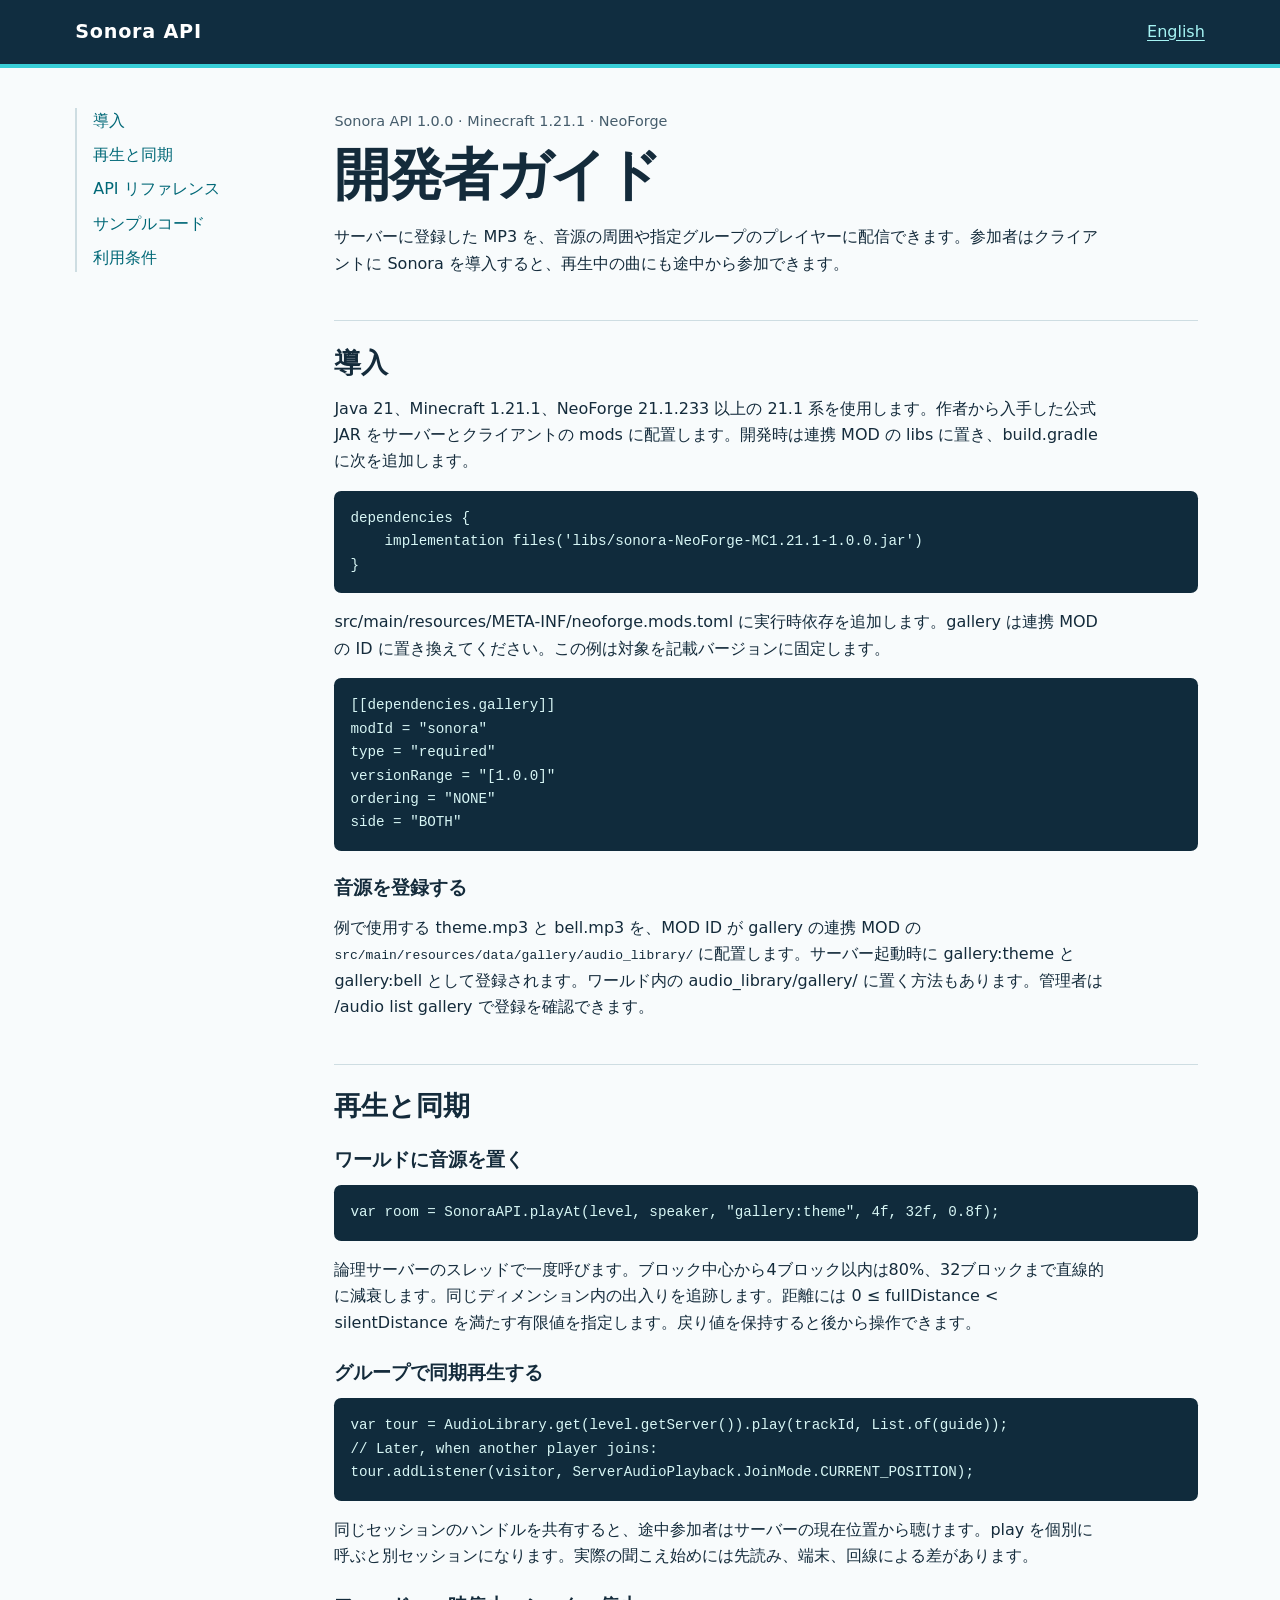
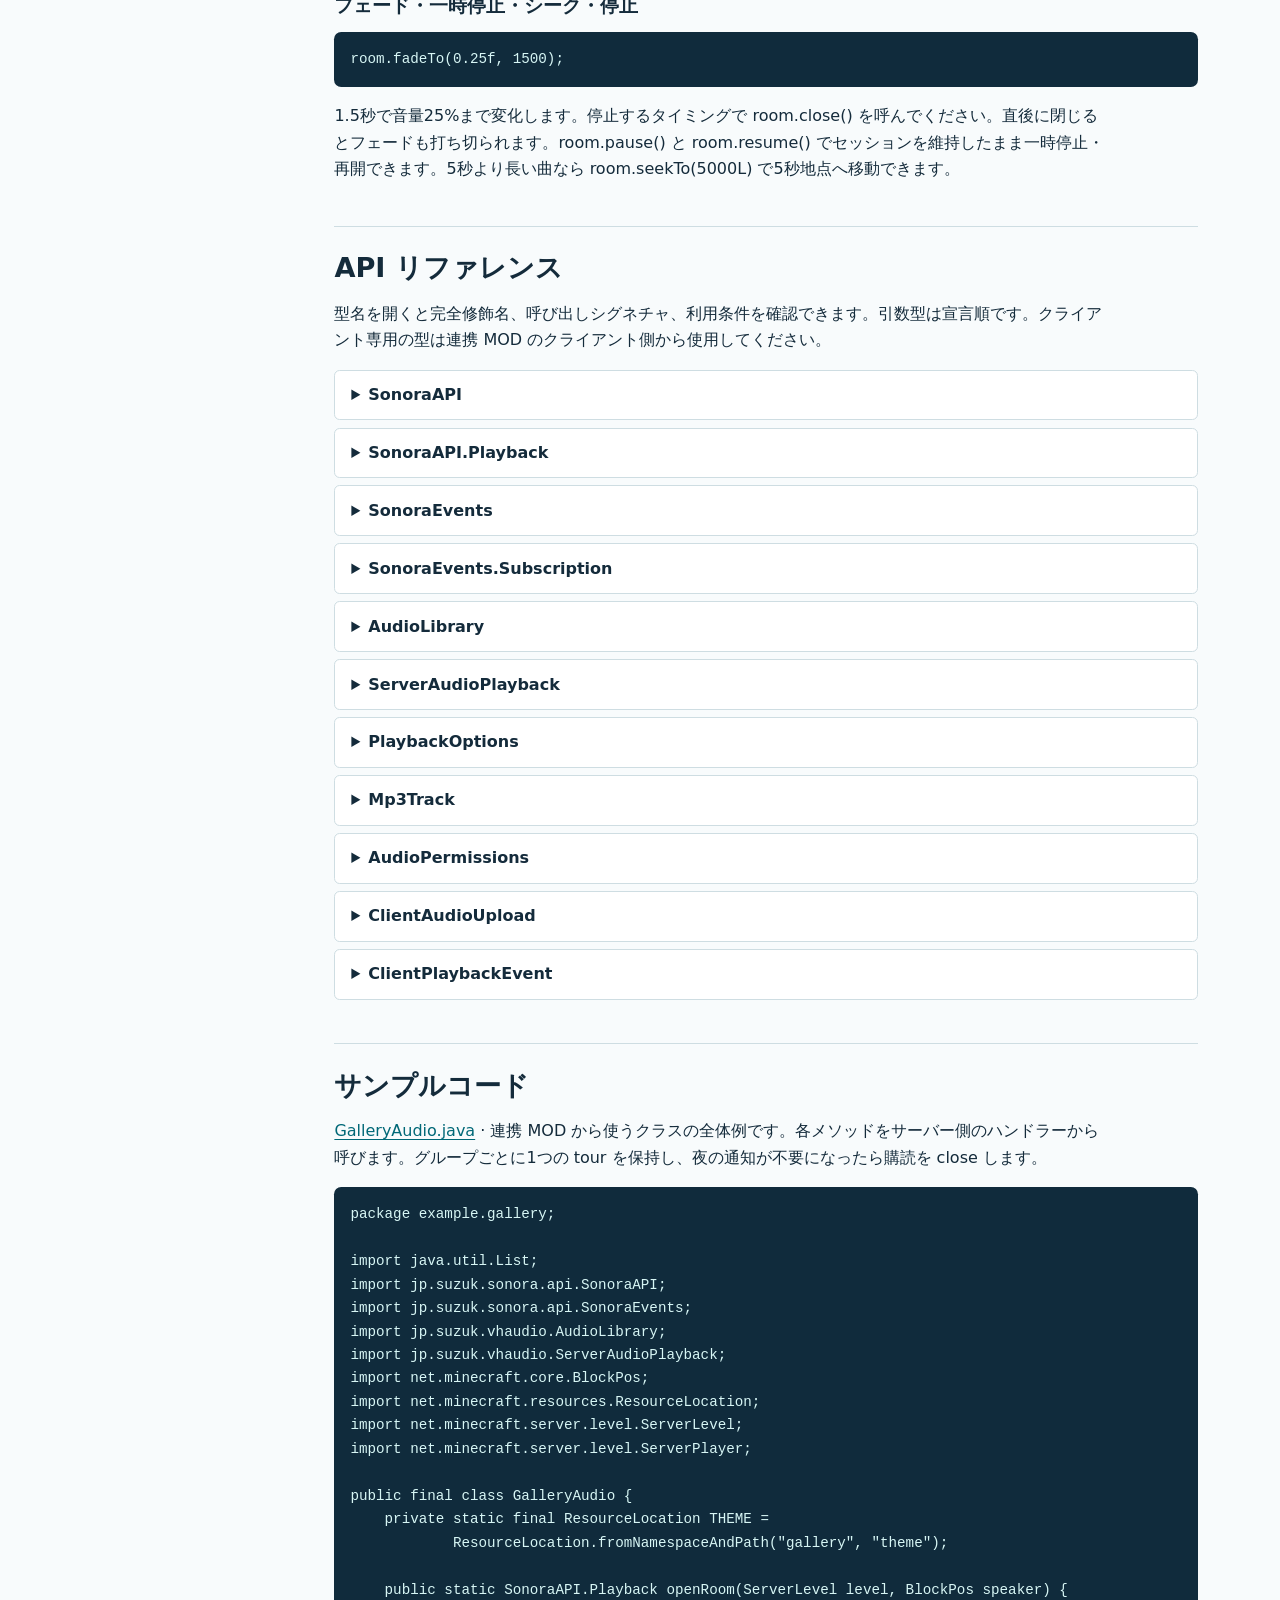
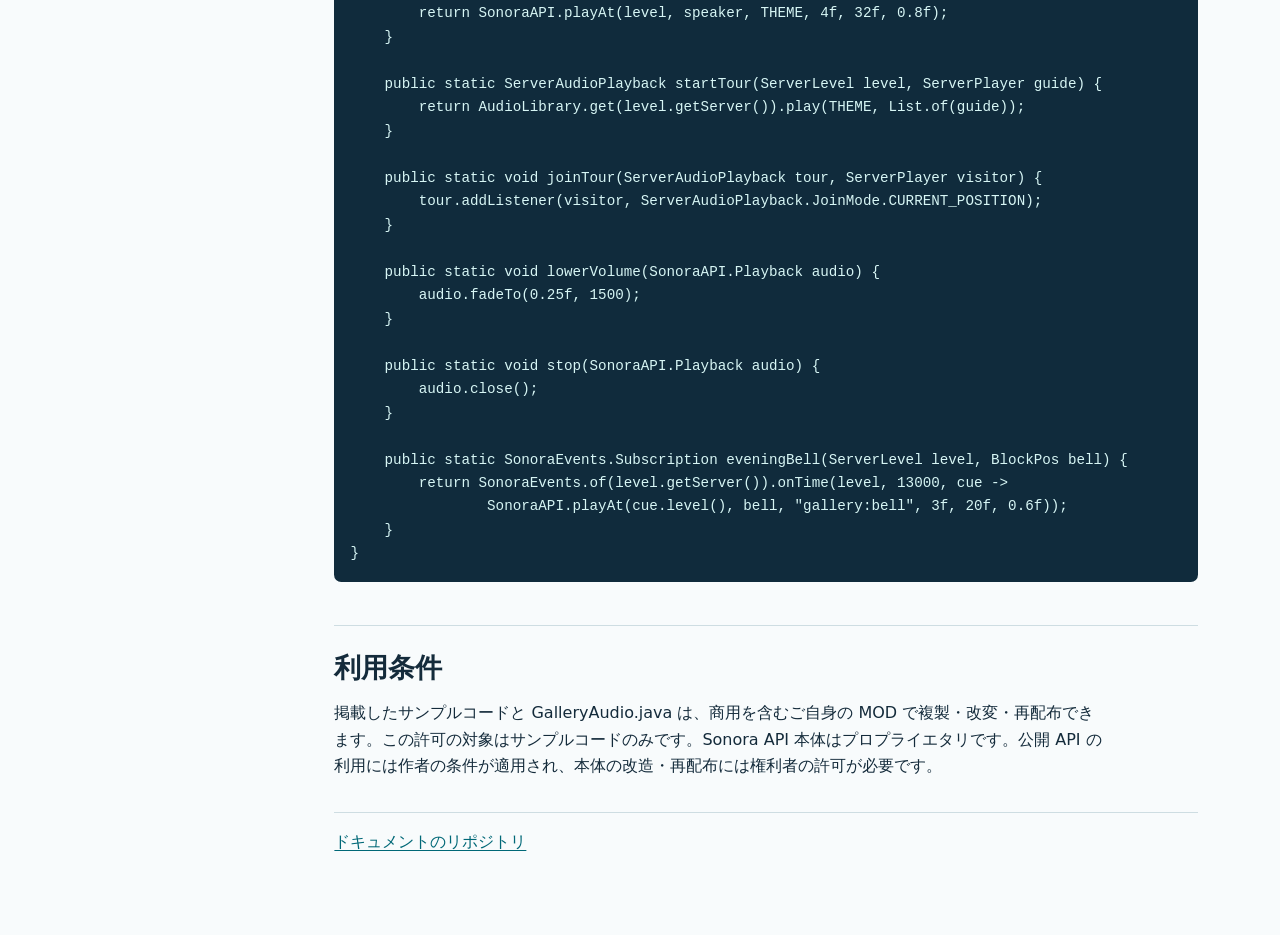
==== docs/ja.html @ 4fa34642 "Document Sonora API 1.0.0 for NeoForge in English and Japanese" ====
<!doctype html>
<html lang="ja"><head><meta charset="utf-8"><meta name="viewport" content="width=device-width,initial-scale=1"><title>Sonora API · 開発者ドキュメント</title><link rel="stylesheet" href="style.css"><link rel="alternate" hreflang="en" href="index.html"></head>
<body><a class="skip" href="#main">本文へ</a><header><div><strong>Sonora API</strong><a lang="en" href="index.html">English</a></div></header><div class="layout"><nav aria-label="目次"><a href="#install">導入</a><a href="#play">再生と同期</a><a href="#reference">API リファレンス</a><a href="#example">サンプルコード</a><a href="#terms">利用条件</a></nav><main id="main"><small>Sonora API 1.0.0 · Minecraft 1.21.1 · NeoForge</small><h1>開発者ガイド</h1><p>サーバーに登録した MP3 を、音源の周囲や指定グループのプレイヤーに配信できます。参加者はクライアントに Sonora を導入すると、再生中の曲にも途中から参加できます。</p>
<h2 id="install">導入</h2><p>Java 21、Minecraft 1.21.1、NeoForge 21.1.233 以上の 21.1 系を使用します。作者から入手した公式 JAR をサーバーとクライアントの mods に配置します。開発時は連携 MOD の libs に置き、build.gradle に次を追加します。</p><pre tabindex="0"><code>dependencies {
    implementation files('libs/sonora-NeoForge-MC1.21.1-1.0.0.jar')
}</code></pre><p>src/main/resources/META-INF/neoforge.mods.toml に実行時依存を追加します。gallery は連携 MOD の ID に置き換えてください。この例は対象を記載バージョンに固定します。</p><pre tabindex="0"><code>[[dependencies.gallery]]
modId = "sonora"
type = "required"
versionRange = "[1.0.0]"
ordering = "NONE"
side = "BOTH"</code></pre>
<h3>音源を登録する</h3><p>例で使用する theme.mp3 と bell.mp3 を、MOD ID が gallery の連携 MOD の <code>src/main/resources/data/gallery/audio_library/</code> に配置します。サーバー起動時に gallery:theme と gallery:bell として登録されます。ワールド内の audio_library/gallery/ に置く方法もあります。管理者は /audio list gallery で登録を確認できます。</p>
<h2 id="play">再生と同期</h2><h3>ワールドに音源を置く</h3><pre tabindex="0"><code>var room = SonoraAPI.playAt(level, speaker, "gallery:theme", 4f, 32f, 0.8f);</code></pre><p>論理サーバーのスレッドで一度呼びます。ブロック中心から4ブロック以内は80%、32ブロックまで直線的に減衰します。同じディメンション内の出入りを追跡します。距離には 0 ≤ fullDistance < silentDistance を満たす有限値を指定します。戻り値を保持すると後から操作できます。</p>
<h3>グループで同期再生する</h3><pre tabindex="0"><code>var tour = AudioLibrary.get(level.getServer()).play(trackId, List.of(guide));
// Later, when another player joins:
tour.addListener(visitor, ServerAudioPlayback.JoinMode.CURRENT_POSITION);</code></pre><p>同じセッションのハンドルを共有すると、途中参加者はサーバーの現在位置から聴けます。play を個別に呼ぶと別セッションになります。実際の聞こえ始めには先読み、端末、回線による差があります。</p>
<h3>フェード・一時停止・シーク・停止</h3><pre tabindex="0"><code>room.fadeTo(0.25f, 1500);</code></pre><p>1.5秒で音量25%まで変化します。停止するタイミングで room.close() を呼んでください。直後に閉じるとフェードも打ち切られます。room.pause() と room.resume() でセッションを維持したまま一時停止・再開できます。5秒より長い曲なら room.seekTo(5000L) で5秒地点へ移動できます。</p>
<h2 id="reference">API リファレンス</h2><p>型名を開くと完全修飾名、呼び出しシグネチャ、利用条件を確認できます。引数型は宣言順です。クライアント専用の型は連携 MOD のクライアント側から使用してください。</p><details><summary>SonoraAPI</summary><small>jp.suzuk.sonora.api.SonoraAPI</small><p>登録済みの曲 ID（文字列または ResourceLocation）とブロック位置を指定します。最後の引数は等音量距離、無音距離、基本音量の順です。サーバースレッドで ServerLevel を渡します。</p><pre tabindex="0"><code>static SonoraAPI.Playback playAt(Level, BlockPos, String, float, float, float);
static SonoraAPI.Playback playAt(Level, BlockPos, ResourceLocation, float, float, float);</code></pre></details>
<details><summary>SonoraAPI.Playback</summary><small>jp.suzuk.sonora.api.SonoraAPI.Playback</small><p>ハンドルをイベント間で保持します。pause と resume は状態が変化した場合に true を返します。seekTo の単位はミリ秒で、0 以上、曲の長さ未満です。範囲外は IllegalArgumentException です。close で停止します。</p><pre tabindex="0"><code>UUID id();
boolean pause();
boolean resume();
boolean seekTo(long);
void setVolume(float);
void fadeTo(float, int);
void close();</code></pre></details>
<details><summary>SonoraEvents</summary><small>jp.suzuk.sonora.api.SonoraEvents</small><p>起動後のサーバースレッドで登録します。TimeCue は level、tickOfDay、dayTime を返します。指定時刻（0～23999）を順方向に通過した更新で一度通知し、睡眠にも対応します。StructureCue は level、player、structure、boundary（ENTER / EXIT）、position を返します。ロード済みチャンクを5 tick間隔で調べるため、短い通過を見逃す場合があります。MobCue は level、mob、action（ADDED / DEATH）、position を返し、ADDED は保存済み Mob の読み込みを除きます。DimensionCue は player、from、to を返します。</p><pre tabindex="0"><code>static SonoraEvents of(MinecraftServer);
SonoraEvents.Subscription onTime(ServerLevel, int, Consumer&lt;SonoraEvents.TimeCue&gt;);
SonoraEvents.Subscription onStructure(ServerLevel, ResourceLocation, Consumer&lt;SonoraEvents.StructureCue&gt;);
SonoraEvents.Subscription onMob(EntityType&lt;? extends Mob&gt;, SonoraEvents.MobAction, Consumer&lt;SonoraEvents.MobCue&gt;);
SonoraEvents.Subscription onDimensionChange(Consumer&lt;SonoraEvents.DimensionCue&gt;);</code></pre></details>
<details><summary>SonoraEvents.Subscription</summary><small>jp.suzuk.sonora.api.SonoraEvents.Subscription</small><p>サーバースレッドで close を呼ぶと解除できます。サーバー停止時に購読は破棄されます。</p><pre tabindex="0"><code>void close();</code></pre></details>
<details><summary>AudioLibrary</summary><small>jp.suzuk.vhaudio.AudioLibrary</small><p>サーバー単位の曲カタログです。未知の ID では info は null、source は例外を返します。TrackInfo の項目は id、durationMillis、bytes、stored です。出所は MOD_BUNDLE、WORLD_FILE、RUNTIME のいずれかです。同梱曲は読み取り専用で、二重登録は失敗します。registerPersistent の完了までは元ファイルを保持し、サーバースレッドで同期待機しないでください。delete はワールド保存曲のファイルも削除します。</p><pre tabindex="0"><code>void setPlaybackDefaults(String, PlaybackOptions);
AudioLibrary.TrackSource source(ResourceLocation);
AudioLibrary.TrackInfo info(ResourceLocation);
boolean delete(ResourceLocation) throws IOException;
static AudioLibrary get(MinecraftServer);
Set&lt;ResourceLocation&gt; ids();
CompletionStage&lt;ResourceLocation&gt; registerPersistent(ResourceLocation, Path);
void register(ResourceLocation, Mp3Track);
ServerAudioPlayback play(ResourceLocation, Collection&lt;ServerPlayer&gt;);
ServerAudioPlayback playAt(ServerLevel, BlockPos, ResourceLocation, float, float, float);
ServerAudioPlayback play(ResourceLocation, Collection&lt;ServerPlayer&gt;, PlaybackOptions);</code></pre></details>
<details><summary>ServerAudioPlayback</summary><small>jp.suzuk.vhaudio.ServerAudioPlayback</small><p>CURRENT_POSITION は共有タイムラインの現在位置に参加します。FROM_START は指定プレイヤー用に別のセッションを返します。Snapshot は sessionId、namespace、任意の trackId、phase、positionMillis、durationMillis、looping、listeners を返します。phase は PREPARING、PLAYING、PAUSED、ENDED です。completion の結果は FINISHED、STOPPED、SERVER_STOPPING のいずれかで、クライアントの再生完了とは時間差があります。</p><pre tabindex="0"><code>static ServerAudioPlayback start(MinecraftServer, Mp3Track);
String namespace();
static ServerAudioPlayback start(MinecraftServer, Mp3Track, String, PlaybackOptions);
UUID id();
float volume();
void setVolume(float);
void fadeTo(float, int);
ServerAudioPlayback addListener(ServerPlayer, ServerAudioPlayback.JoinMode);
ServerAudioPlayback.Snapshot snapshot();
static List&lt;ServerAudioPlayback.Snapshot&gt; sessions(MinecraftServer);
CompletionStage&lt;ServerAudioPlayback.EndReason&gt; completion();
boolean pause();
boolean resume();
boolean seekTo(long);
static Optional&lt;ServerAudioPlayback&gt; find(MinecraftServer, UUID);
void addListener(ServerPlayer);
void removeListener(ServerPlayer);
void close();</code></pre></details>
<details><summary>PlaybackOptions</summary><small>jp.suzuk.vhaudio.PlaybackOptions</small><p>コンストラクタはカテゴリ、音量（0～1）、減衰関数、先読み（100～3000 ms）、遅延許容（0～10000 ms、遅れによる破棄を無効にする場合は −1）、ループの順です。DEFAULT は MUSIC、1、GLOBAL、1000、250、false です。linear はディメンション、中心座標、2つの距離（ブロック）を取ります。</p><pre tabindex="0"><code>static final ToDoubleFunction&lt;ServerPlayer&gt; GLOBAL;
static final PlaybackOptions DEFAULT;
PlaybackOptions(SoundSource, float, ToDoubleFunction&lt;ServerPlayer&gt;, int, int, boolean);
static ToDoubleFunction&lt;ServerPlayer&gt; linear(ResourceKey&lt;Level&gt;, Vec3, double, double);
SoundSource category();
float volume();
ToDoubleFunction&lt;ServerPlayer&gt; attenuation();
int prebufferMillis();
int lateToleranceMillis();
boolean loop();</code></pre></details>
<details><summary>Mp3Track</summary><small>jp.suzuk.vhaudio.Mp3Track</small><p>ローカル MP3 はサーバースレッド外で読み込み、結果をサーバースレッドで登録します。長さはミリ秒単位です。</p><pre tabindex="0"><code>static Mp3Track load(Path) throws IOException;
long durationMillis();</code></pre></details>
<details><summary>AudioPermissions</summary><small>jp.suzuk.vhaudio.AudioPermissions</small><p>名前空間単位でコマンド権限を登録します。操作は VIEW、PLAY、CONTROL、DELETE、UPLOAD です。独自ポリシーはコンソールを含む既定の判定を置き換えます。連携 MOD が直接プレイヤー要求を受ける場合は入口で権限を確認します。</p><pre tabindex="0"><code>static void register(String, BiPredicate&lt;CommandSourceStack, AudioPermissions.Action&gt;);
static boolean allowed(CommandSourceStack, String, AudioPermissions.Action);</code></pre></details>
<details><summary>ClientAudioUpload</summary><small>jp.suzuk.vhaudio.ClientAudioUpload</small><p>クライアント専用です。クライアントスレッドで利用者が選んだファイルと曲 ID を渡し、返されるステージで成功・失敗を処理します。サーバー側のアップロード権限が必要です。</p><pre tabindex="0"><code>static CompletionStage&lt;ResourceLocation&gt; upload(Path, ResourceLocation);</code></pre></details>
<details><summary>ClientPlaybackEvent</summary><small>jp.suzuk.vhaudio.ClientPlaybackEvent</small><p>クライアント専用です。NeoForge.EVENT_BUS で購読します。状態は WAITING、OUTPUT_STARTED、REBUFFERING、RECOVERED、ENDED、STOPPED、FAILED です。失敗時は detail を確認します。</p><pre tabindex="0"><code>UUID session();
ClientPlaybackEvent.State state();
long positionMillis();
String detail();</code></pre></details>
<h2 id="example">サンプルコード</h2><p><a href="examples/GalleryAudio.java">GalleryAudio.java</a> · 連携 MOD から使うクラスの全体例です。各メソッドをサーバー側のハンドラーから呼びます。グループごとに1つの tour を保持し、夜の通知が不要になったら購読を close します。</p><pre tabindex="0"><code>package example.gallery;

import java.util.List;
import jp.suzuk.sonora.api.SonoraAPI;
import jp.suzuk.sonora.api.SonoraEvents;
import jp.suzuk.vhaudio.AudioLibrary;
import jp.suzuk.vhaudio.ServerAudioPlayback;
import net.minecraft.core.BlockPos;
import net.minecraft.resources.ResourceLocation;
import net.minecraft.server.level.ServerLevel;
import net.minecraft.server.level.ServerPlayer;

public final class GalleryAudio {
    private static final ResourceLocation THEME =
            ResourceLocation.fromNamespaceAndPath("gallery", "theme");

    public static SonoraAPI.Playback openRoom(ServerLevel level, BlockPos speaker) {
        return SonoraAPI.playAt(level, speaker, THEME, 4f, 32f, 0.8f);
    }

    public static ServerAudioPlayback startTour(ServerLevel level, ServerPlayer guide) {
        return AudioLibrary.get(level.getServer()).play(THEME, List.of(guide));
    }

    public static void joinTour(ServerAudioPlayback tour, ServerPlayer visitor) {
        tour.addListener(visitor, ServerAudioPlayback.JoinMode.CURRENT_POSITION);
    }

    public static void lowerVolume(SonoraAPI.Playback audio) {
        audio.fadeTo(0.25f, 1500);
    }

    public static void stop(SonoraAPI.Playback audio) {
        audio.close();
    }

    public static SonoraEvents.Subscription eveningBell(ServerLevel level, BlockPos bell) {
        return SonoraEvents.of(level.getServer()).onTime(level, 13000, cue -&gt;
                SonoraAPI.playAt(cue.level(), bell, "gallery:bell", 3f, 20f, 0.6f));
    }
}</code></pre>
<h2 id="terms">利用条件</h2><p>掲載したサンプルコードと GalleryAudio.java は、商用を含むご自身の MOD で複製・改変・再配布できます。この許可の対象はサンプルコードのみです。Sonora API 本体はプロプライエタリです。公開 API の利用には作者の条件が適用され、本体の改造・再配布には権利者の許可が必要です。</p>
<footer><a href="https://github.com/Sam1361027-cyber/sonora-api-docs">ドキュメントのリポジトリ</a></footer></main></div></body></html>
---- docs/style.css ----
:root{color-scheme:light;--ink:#142b3b;--muted:#465d6c;--accent:#006877;--edge:#cedde2;font:100%/1.65 "Segoe UI",system-ui,sans-serif;color:var(--ink);background:#f8fbfc}
*{box-sizing:border-box}body{margin:0}a{color:var(--accent);text-underline-offset:.2em}a:focus-visible,summary:focus-visible{outline:3px solid #ed8621;outline-offset:3px}
header{background:#102d40;color:white;border-bottom:4px solid #38ced7}header div,.layout{max-width:77rem;margin:auto;padding:1rem 4vw}header div{display:flex;align-items:center;justify-content:space-between;gap:1rem}header strong{letter-spacing:.04em;font-size:1.2rem}header a{color:#a6f4f4}
.layout{display:grid;grid-template-columns:13rem minmax(0,1fr);gap:4vw;padding-top:2.5rem;padding-bottom:5rem}nav{align-self:start;position:sticky;top:1.4rem;display:grid;gap:.5rem;border-left:2px solid var(--edge);padding-left:1rem}nav a{text-decoration:none}nav a:hover{text-decoration:underline}main{min-width:0;max-width:54rem}h1,h2,h3{line-height:1.2}h1{font-size:clamp(2rem,5vw,3.5rem);letter-spacing:-.04em;margin:.45rem 0 1rem}h2{font-size:1.7rem;border-top:1px solid var(--edge);margin:2.7rem 0 1rem;padding-top:1.6rem}h3{margin:1.6rem 0 .5rem}p{max-width:76ch}small{color:var(--muted);font-size:.9rem}pre{font: .89rem/1.65 Consolas,monospace;background:#102b3c;color:#d7f6f5;padding:1rem;border-radius:.45rem;overflow:auto;tab-size:4}code{overflow-wrap:anywhere}pre code{overflow-wrap:normal}details{background:white;border:1px solid var(--edge);padding:.7rem 1rem;border-radius:.35rem;margin:.45rem 0}summary{cursor:pointer;font-weight:650;overflow-wrap:anywhere}footer{border-top:1px solid var(--edge);margin-top:2rem;padding-top:1rem}.skip{position:absolute;left:-9999px}.skip:focus{left:1rem;background:white;padding:.5rem}
@media(max-width:48rem){.layout{display:block;padding-top:1rem}nav{position:static;display:flex;flex-wrap:wrap;gap:.35rem 1rem;border:0;padding:0 0 1rem;margin:0 0 1rem;border-bottom:1px solid var(--edge)}header div{padding-block:.65rem}}
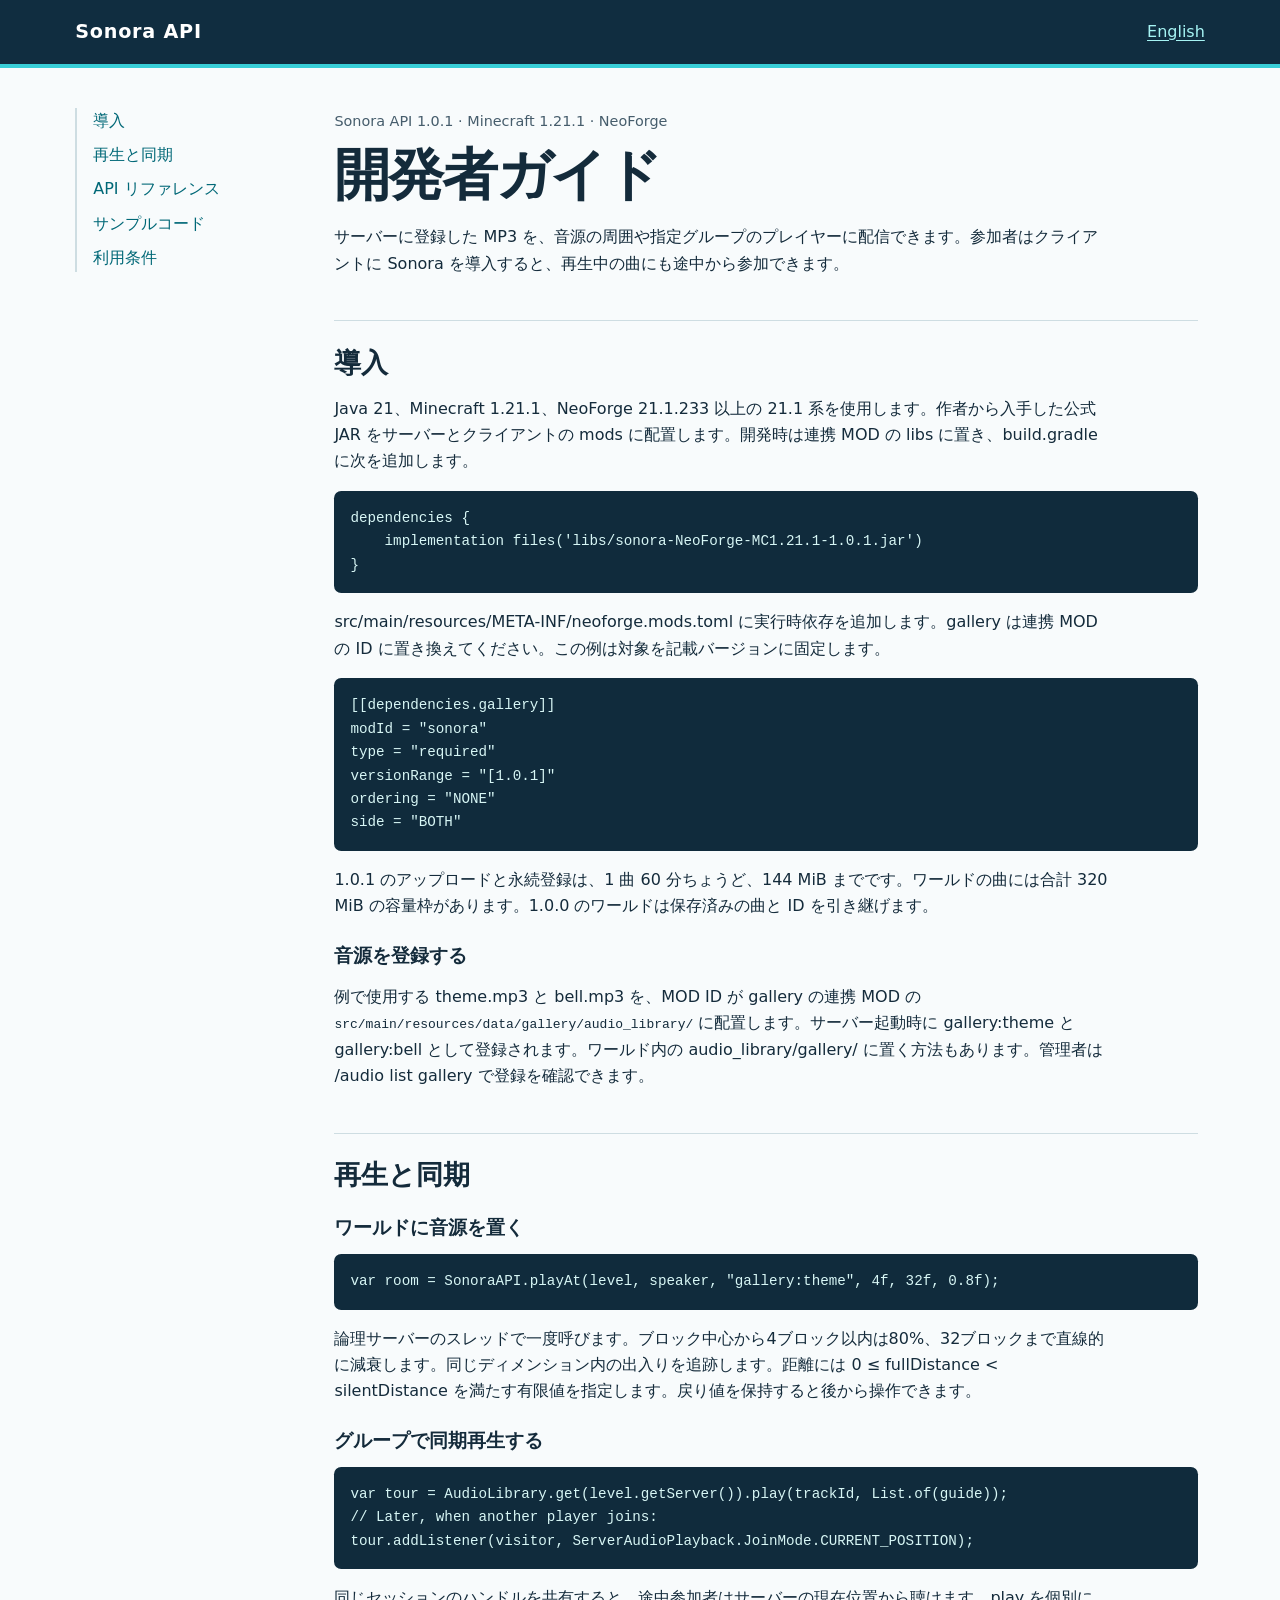
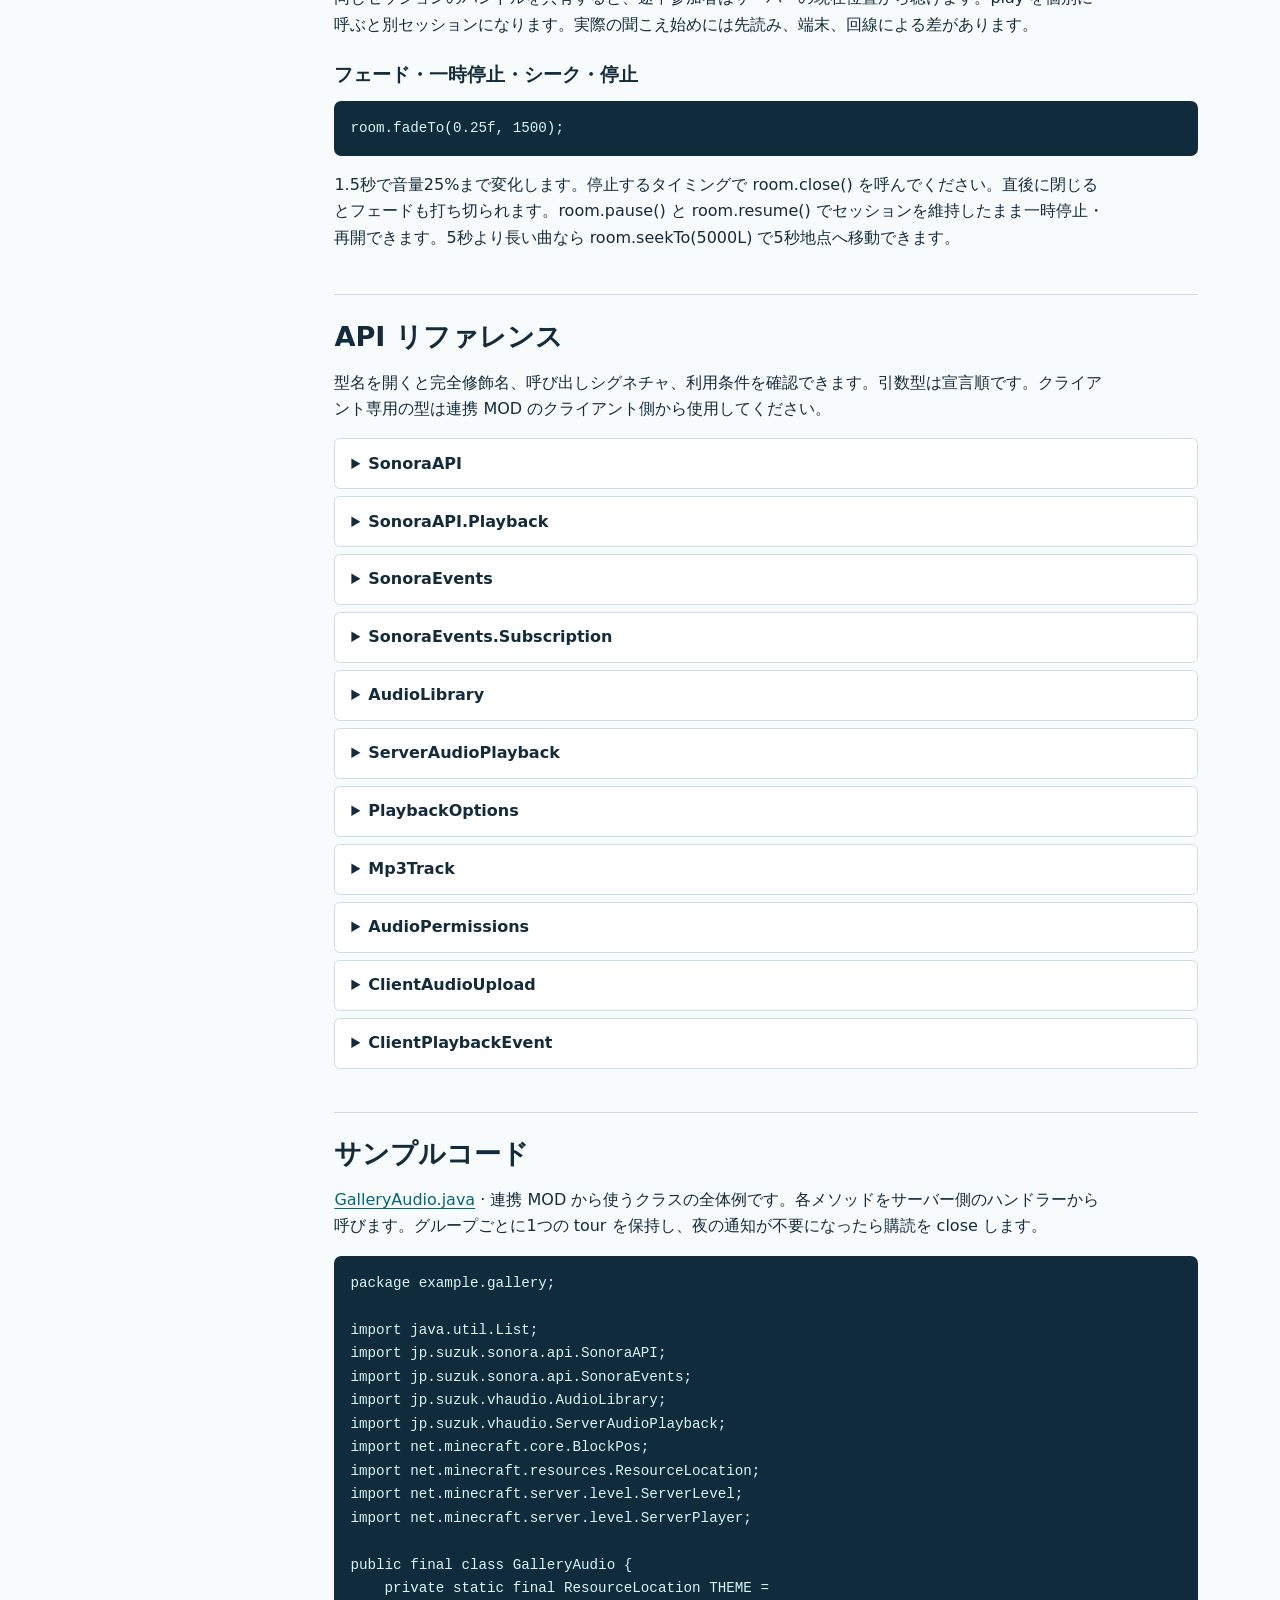
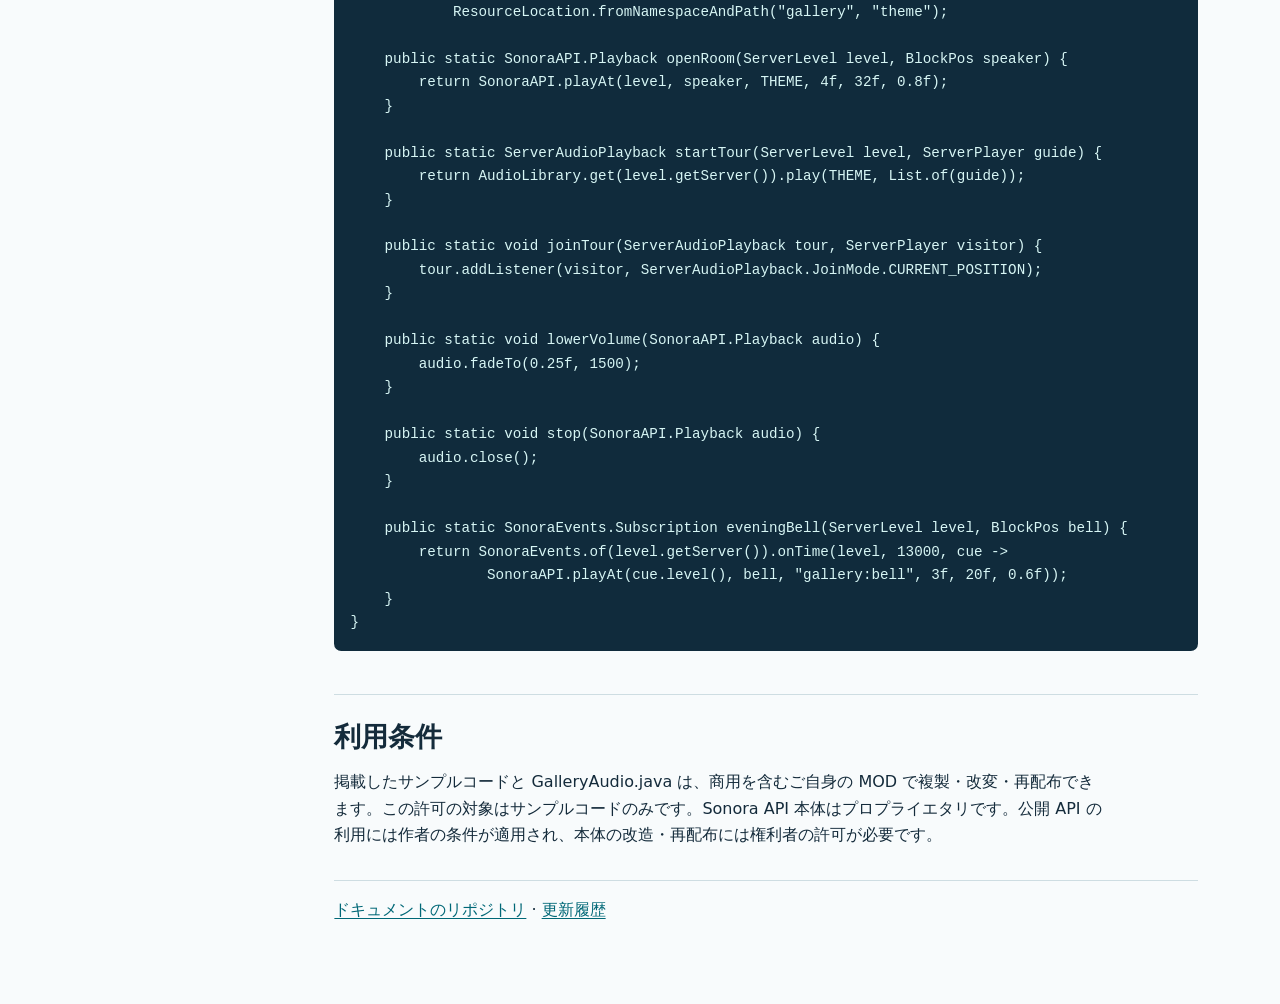
==== commit 03e05ec9: "Document Sonora API 1.0.1 one-hour tracks and performance" ====
--- a/docs/ja.html
+++ b/docs/ja.html
@@ -1,15 +1,15 @@
 <!doctype html>
 <html lang="ja"><head><meta charset="utf-8"><meta name="viewport" content="width=device-width,initial-scale=1"><title>Sonora API · 開発者ドキュメント</title><link rel="stylesheet" href="style.css"><link rel="alternate" hreflang="en" href="index.html"></head>
-<body><a class="skip" href="#main">本文へ</a><header><div><strong>Sonora API</strong><a lang="en" href="index.html">English</a></div></header><div class="layout"><nav aria-label="目次"><a href="#install">導入</a><a href="#play">再生と同期</a><a href="#reference">API リファレンス</a><a href="#example">サンプルコード</a><a href="#terms">利用条件</a></nav><main id="main"><small>Sonora API 1.0.0 · Minecraft 1.21.1 · NeoForge</small><h1>開発者ガイド</h1><p>サーバーに登録した MP3 を、音源の周囲や指定グループのプレイヤーに配信できます。参加者はクライアントに Sonora を導入すると、再生中の曲にも途中から参加できます。</p>
+<body><a class="skip" href="#main">本文へ</a><header><div><strong>Sonora API</strong><a lang="en" href="index.html">English</a></div></header><div class="layout"><nav aria-label="目次"><a href="#install">導入</a><a href="#play">再生と同期</a><a href="#reference">API リファレンス</a><a href="#example">サンプルコード</a><a href="#terms">利用条件</a></nav><main id="main"><small>Sonora API 1.0.1 · Minecraft 1.21.1 · NeoForge</small><h1>開発者ガイド</h1><p>サーバーに登録した MP3 を、音源の周囲や指定グループのプレイヤーに配信できます。参加者はクライアントに Sonora を導入すると、再生中の曲にも途中から参加できます。</p>
 <h2 id="install">導入</h2><p>Java 21、Minecraft 1.21.1、NeoForge 21.1.233 以上の 21.1 系を使用します。作者から入手した公式 JAR をサーバーとクライアントの mods に配置します。開発時は連携 MOD の libs に置き、build.gradle に次を追加します。</p><pre tabindex="0"><code>dependencies {
-    implementation files('libs/sonora-NeoForge-MC1.21.1-1.0.0.jar')
+    implementation files('libs/sonora-NeoForge-MC1.21.1-1.0.1.jar')
 }</code></pre><p>src/main/resources/META-INF/neoforge.mods.toml に実行時依存を追加します。gallery は連携 MOD の ID に置き換えてください。この例は対象を記載バージョンに固定します。</p><pre tabindex="0"><code>[[dependencies.gallery]]
 modId = "sonora"
 type = "required"
-versionRange = "[1.0.0]"
+versionRange = "[1.0.1]"
 ordering = "NONE"
 side = "BOTH"</code></pre>
-<h3>音源を登録する</h3><p>例で使用する theme.mp3 と bell.mp3 を、MOD ID が gallery の連携 MOD の <code>src/main/resources/data/gallery/audio_library/</code> に配置します。サーバー起動時に gallery:theme と gallery:bell として登録されます。ワールド内の audio_library/gallery/ に置く方法もあります。管理者は /audio list gallery で登録を確認できます。</p>
+<p>1.0.1 のアップロードと永続登録は、1 曲 60 分ちょうど、144 MiB までです。ワールドの曲には合計 320 MiB の容量枠があります。1.0.0 のワールドは保存済みの曲と ID を引き継げます。</p><h3>音源を登録する</h3><p>例で使用する theme.mp3 と bell.mp3 を、MOD ID が gallery の連携 MOD の <code>src/main/resources/data/gallery/audio_library/</code> に配置します。サーバー起動時に gallery:theme と gallery:bell として登録されます。ワールド内の audio_library/gallery/ に置く方法もあります。管理者は /audio list gallery で登録を確認できます。</p>
 <h2 id="play">再生と同期</h2><h3>ワールドに音源を置く</h3><pre tabindex="0"><code>var room = SonoraAPI.playAt(level, speaker, "gallery:theme", 4f, 32f, 0.8f);</code></pre><p>論理サーバーのスレッドで一度呼びます。ブロック中心から4ブロック以内は80%、32ブロックまで直線的に減衰します。同じディメンション内の出入りを追跡します。距離には 0 ≤ fullDistance < silentDistance を満たす有限値を指定します。戻り値を保持すると後から操作できます。</p>
 <h3>グループで同期再生する</h3><pre tabindex="0"><code>var tour = AudioLibrary.get(level.getServer()).play(trackId, List.of(guide));
 // Later, when another player joins:
@@ -120,4 +120,4 @@
     }
 }</code></pre>
 <h2 id="terms">利用条件</h2><p>掲載したサンプルコードと GalleryAudio.java は、商用を含むご自身の MOD で複製・改変・再配布できます。この許可の対象はサンプルコードのみです。Sonora API 本体はプロプライエタリです。公開 API の利用には作者の条件が適用され、本体の改造・再配布には権利者の許可が必要です。</p>
-<footer><a href="https://github.com/Sam1361027-cyber/sonora-api-docs">ドキュメントのリポジトリ</a></footer></main></div></body></html>
+<footer><a href="https://github.com/Sam1361027-cyber/sonora-api-docs">ドキュメントのリポジトリ</a> · <a href="https://github.com/Sam1361027-cyber/sonora-api-docs/blob/main/CHANGELOG.md">更新履歴</a></footer></main></div></body></html>
